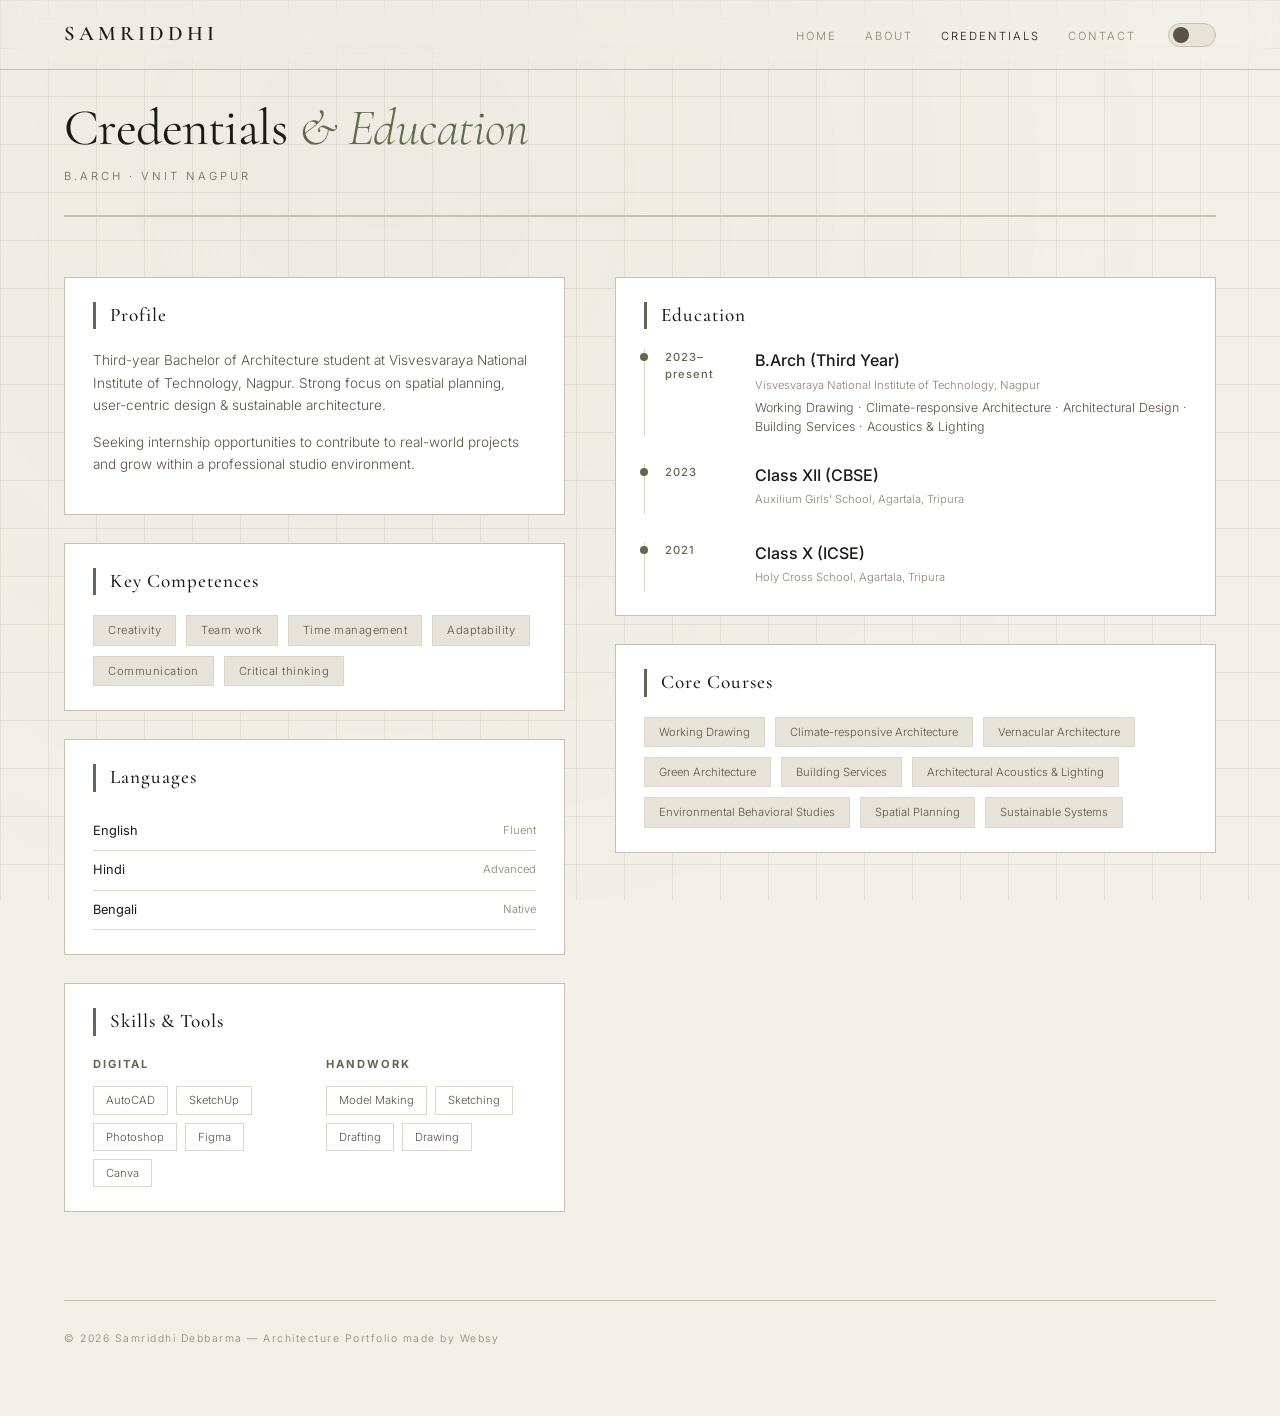
==== work.html @ b8c139d8 "Initial architecture portfolio website" ====
<!DOCTYPE html>
<html lang="en" data-theme="light">
<head>
  <meta charset="UTF-8">
  <meta name="viewport" content="width=device-width, initial-scale=1.0">
  <title>Credentials | Samriddhi Debbarma</title>
  <link rel="preconnect" href="https://fonts.googleapis.com">
  <link href="https://fonts.googleapis.com/css2?family=Cormorant+Garamond:ital,wght@0,300;0,400;0,500;0,600;0,700;1,300;1,400;1,500&family=Inter:wght@200;300;400;500;600&display=swap" rel="stylesheet">
  <style>
    * {
      margin: 0;
      padding: 0;
      box-sizing: border-box;
    }

    :root {
      --bg: #f2efe7;
      --bg-deep: #e8e3d8;
      --surface: #ffffffcc;
      --surface-solid: #ffffff;
      --border: #c8c0b2;
      --border-light: #ddd6ca;
      --text: #1c1a17;
      --text-muted: #5a5246;
      --text-dim: #8c8273;
      --accent: #5e6b4e;
      --accent-light: #7e8f68;
      --accent-soft: #e2e0d4;
      --grid-line: rgba(80, 70, 55, 0.08);
    }

    [data-theme="dark"] {
      --bg: #12100c;
      --bg-deep: #1b1813;
      --surface: #26221ccc;
      --surface-solid: #201d17;
      --border: #3a352c;
      --border-light: #2f2b23;
      --text: #ede6d9;
      --text-muted: #b8ae9c;
      --text-dim: #6f6658;
      --accent: #8a9b7a;
      --accent-light: #9aad88;
      --accent-soft: #2a2820;
      --grid-line: rgba(200, 180, 140, 0.06);
    }

    body {
      background: var(--bg);
      color: var(--text);
      font-family: 'Inter', sans-serif;
      font-weight: 300;
      line-height: 1.45;
      position: relative;
    }

    /* CHIC GRID BACKGROUND */
    body::before {
      content: '';
      position: fixed;
      inset: 0;
      background-image: 
        linear-gradient(var(--grid-line) 1px, transparent 1px),
        linear-gradient(90deg, var(--grid-line) 1px, transparent 1px);
      background-size: 48px 48px;
      pointer-events: none;
      z-index: 0;
    }

    /* subtle warm glow overlay */
    body::after {
      content: '';
      position: fixed;
      width: 100%;
      height: 100%;
      top: 0;
      left: 0;
      background: radial-gradient(circle at 30% 20%, rgba(94, 107, 78, 0.03) 0%, transparent 70%);
      pointer-events: none;
      z-index: 0;
    }

    /* navbar */
    .navbar {
      position: fixed;
      top: 0;
      width: 100%;
      padding: 0 5%;
      height: 70px;
      display: flex;
      justify-content: space-between;
      align-items: center;
      background: rgba(var(--bg), 0.88);
      backdrop-filter: blur(16px);
      border-bottom: 1px solid var(--border);
      z-index: 100;
    }

    .logo {
      font-family: 'Cormorant Garamond', serif;
      font-size: 1.3rem;
      font-weight: 600;
      letter-spacing: 4px;
      color: var(--text);
      text-decoration: none;
    }

    .nav-right {
      display: flex;
      align-items: center;
      gap: 32px;
    }

    .nav-links {
      display: flex;
      gap: 28px;
      list-style: none;
    }

    .nav-links a {
      text-decoration: none;
      color: var(--text-dim);
      font-size: 0.7rem;
      letter-spacing: 2px;
      text-transform: uppercase;
      transition: color 0.2s;
    }

    .nav-links a:hover,
    .nav-links a.active {
      color: var(--text);
    }

    .theme-toggle {
      width: 48px;
      height: 24px;
      background: var(--bg-deep);
      border: 1px solid var(--border);
      border-radius: 40px;
      cursor: pointer;
      position: relative;
    }

    .theme-toggle::before {
      content: '';
      position: absolute;
      width: 16px;
      height: 16px;
      border-radius: 50%;
      background: var(--text-muted);
      top: 3px;
      left: 4px;
      transition: transform 0.3s;
    }

    [data-theme="dark"] .theme-toggle::before {
      transform: translateX(22px);
      background: var(--accent-light);
    }

    /* main container — relative to sit above grid */
    .cred-container {
      position: relative;
      z-index: 2;
      max-width: 1280px;
      margin: 0 auto;
      padding: 100px 5% 70px;
    }

    /* header */
    .cred-header {
      display: flex;
      justify-content: space-between;
      align-items: flex-end;
      flex-wrap: wrap;
      gap: 30px;
      margin-bottom: 60px;
      padding-bottom: 30px;
      border-bottom: 2px solid var(--border);
    }

    .title-section h1 {
      font-family: 'Cormorant Garamond', serif;
      font-size: 3.2rem;
      font-weight: 400;
      line-height: 1.1;
      letter-spacing: -0.01em;
    }

    .title-section h1 em {
      font-style: italic;
      color: var(--accent);
      font-weight: 300;
    }

    .title-section .tag {
      font-size: 0.7rem;
      letter-spacing: 3px;
      text-transform: uppercase;
      color: var(--accent);
      margin-top: 12px;
    }

    .badge-contact {
      text-align: right;
    }

    .badge-contact .enroll {
      font-size: 0.7rem;
      letter-spacing: 1px;
      color: var(--text-dim);
      margin-bottom: 8px;
    }

    .badge-contact .email {
      font-size: 0.85rem;
      color: var(--text);
      text-decoration: none;
      border-bottom: 1px dotted var(--accent);
    }

    /* two column layout — tighter */
    .two-col {
      display: grid;
      grid-template-columns: 1fr 1.2fr;
      gap: 50px;
      margin-bottom: 50px;
    }

    /* left column cards */
    .info-card {
      background: var(--surface-solid);
      border: 1px solid var(--border);
      padding: 24px 28px;
      margin-bottom: 28px;
      transition: all 0.2s;
    }

    .info-card h3 {
      font-family: 'Cormorant Garamond', serif;
      font-size: 1.2rem;
      font-weight: 500;
      letter-spacing: 1px;
      margin-bottom: 20px;
      border-left: 3px solid var(--accent);
      padding-left: 14px;
    }

    .profile-text {
      font-size: 0.85rem;
      line-height: 1.65;
      color: var(--text-muted);
    }

    .profile-text p {
      margin-bottom: 14px;
    }

    /* competences compact */
    .comp-list {
      display: flex;
      flex-wrap: wrap;
      gap: 10px;
      margin-top: 8px;
    }

    .comp-list span {
      background: var(--bg-deep);
      padding: 6px 14px;
      font-size: 0.7rem;
      letter-spacing: 0.5px;
      color: var(--text-muted);
      border: 1px solid var(--border-light);
    }

    /* education timeline — tighter */
    .edu-item {
      display: flex;
      gap: 20px;
      margin-bottom: 28px;
      border-left: 1px solid var(--border-light);
      padding-left: 20px;
      position: relative;
    }

    .edu-item:last-child {
      margin-bottom: 0;
    }

    .edu-item::before {
      content: '';
      position: absolute;
      left: -5px;
      top: 4px;
      width: 8px;
      height: 8px;
      background: var(--accent);
      border-radius: 50%;
    }

    .edu-year {
      min-width: 70px;
      font-size: 0.7rem;
      font-weight: 500;
      color: var(--accent);
      letter-spacing: 1px;
    }

    .edu-detail h4 {
      font-size: 1rem;
      font-weight: 500;
      margin-bottom: 4px;
    }

    .edu-detail .school {
      font-size: 0.7rem;
      color: var(--text-dim);
      margin-bottom: 6px;
    }

    .edu-detail p {
      font-size: 0.78rem;
      color: var(--text-muted);
      line-height: 1.5;
    }

    /* courses grid — dense */
    .courses-grid {
      display: flex;
      flex-wrap: wrap;
      gap: 10px;
      margin-top: 12px;
    }

    .course-item {
      background: var(--bg-deep);
      border: 1px solid var(--border-light);
      padding: 6px 14px;
      font-size: 0.7rem;
      color: var(--text-muted);
    }

    /* skills double row */
    .skills-row {
      display: flex;
      flex-wrap: wrap;
      gap: 24px;
      margin-top: 16px;
    }

    .skill-group {
      flex: 1;
      min-width: 140px;
    }

    .skill-group h4 {
      font-size: 0.7rem;
      letter-spacing: 2px;
      text-transform: uppercase;
      color: var(--accent);
      margin-bottom: 14px;
    }

    .skill-group .skill-items {
      display: flex;
      flex-wrap: wrap;
      gap: 8px;
    }

    .skill-items span {
      background: var(--surface-solid);
      border: 1px solid var(--border-light);
      padding: 5px 12px;
      font-size: 0.7rem;
      color: var(--text-muted);
    }

    .lang-list {
      margin-top: 12px;
    }

    .lang-item {
      display: flex;
      justify-content: space-between;
      padding: 10px 0;
      border-bottom: 1px solid var(--border-light);
      font-size: 0.8rem;
    }

    .lang-item span:first-child {
      font-weight: 400;
    }

    .lang-item span:last-child {
      color: var(--text-dim);
      font-size: 0.7rem;
    }

    /* extra studio note */
    .studio-note {
      margin-top: 40px;
      padding: 20px 28px;
      background: var(--surface-solid);
      border: 1px solid var(--border);
      font-size: 0.8rem;
      line-height: 1.6;
      color: var(--text-muted);
      border-left: 3px solid var(--accent);
    }

    /* footer */
    .footer-cred {
      margin-top: 60px;
      padding-top: 30px;
      border-top: 1px solid var(--border);
      display: flex;
      justify-content: space-between;
      align-items: center;
      flex-wrap: wrap;
      gap: 16px;
      font-size: 0.65rem;
      letter-spacing: 1.5px;
      color: var(--text-dim);
    }

    .footer-links a {
      color: var(--text-muted);
      text-decoration: none;
      margin-left: 28px;
    }

    .footer-links a:hover {
      color: var(--accent);
    }

    @media (max-width: 880px) {
      .two-col {
        grid-template-columns: 1fr;
        gap: 30px;
      }
      .cred-header {
        flex-direction: column;
        align-items: flex-start;
      }
      .badge-contact {
        text-align: left;
      }
      .nav-links li:last-child,
      .nav-links li:nth-last-child(2) {
        display: none;
      }
    }

    @media (max-width: 550px) {
      .skills-row {
        flex-direction: column;
        gap: 20px;
      }
      .edu-item {
        flex-direction: column;
        gap: 6px;
      }
      .edu-year {
        min-width: auto;
      }
    }
  </style>
</head>
<body>

<nav class="navbar">
  <a href="index.html" class="logo">SAMRIDDHI</a>
  <div class="nav-right">
    <ul class="nav-links">
      <li><a href="index.html">Home</a></li>
      <li><a href="index.html#about">About</a></li>
      <li><a href="work.html" class="active">Credentials</a></li>
      <li><a href="index.html#contact">Contact</a></li>
    </ul>
    <button class="theme-toggle" id="themeToggle"></button>
  </div>
</nav>

<div class="cred-container">
  <!-- header compact -->
  <div class="cred-header">
    <div class="title-section">
      <h1>Credentials <em>& Education</em></h1>
      <div class="tag">B.Arch · VNIT Nagpur</div>
    </div>
  </div>

  <div class="two-col">
    <!-- LEFT COLUMN: Profile, Competences, Languages -->
    <div>
      <div class="info-card">
        <h3>Profile</h3>
        <div class="profile-text">
          <p>Third-year Bachelor of Architecture student at Visvesvaraya National Institute of Technology, Nagpur. Strong focus on spatial planning, user-centric design & sustainable architecture.</p>
          <p>Seeking internship opportunities to contribute to real-world projects and grow within a professional studio environment.</p>
        </div>
      </div>

      <div class="info-card">
        <h3>Key Competences</h3>
        <div class="comp-list">
          <span>Creativity</span><span>Team work</span><span>Time management</span><span>Adaptability</span><span>Communication</span><span>Critical thinking</span>
        </div>
      </div>

      <div class="info-card">
        <h3>Languages</h3>
        <div class="lang-list">
          <div class="lang-item"><span>English</span><span>Fluent</span></div>
          <div class="lang-item"><span>Hindi</span><span>Advanced</span></div>
          <div class="lang-item"><span>Bengali</span><span>Native</span></div>
        </div>
      </div>

      <div class="info-card">
        <h3>Skills & Tools</h3>
        <div class="skills-row">
          <div class="skill-group">
            <h4>Digital</h4>
            <div class="skill-items">
              <span>AutoCAD</span><span>SketchUp</span><span>Photoshop</span><span>Figma</span><span>Canva</span>
            </div>
          </div>
          <div class="skill-group">
            <h4>Handwork</h4>
            <div class="skill-items">
              <span>Model Making</span><span>Sketching</span><span>Drafting</span><span>Drawing</span>
            </div>
          </div>
        </div>
      </div>
    </div>

    <!-- RIGHT COLUMN: Education + Courses -->
    <div>
      <div class="info-card">
        <h3>Education</h3>
        <div class="edu-item">
          <div class="edu-year">2023–present</div>
          <div class="edu-detail">
            <h4>B.Arch (Third Year)</h4>
            <div class="school">Visvesvaraya National Institute of Technology, Nagpur</div>
            <p>Working Drawing · Climate-responsive Architecture · Architectural Design · Building Services · Acoustics & Lighting</p>
          </div>
        </div>
        <div class="edu-item">
          <div class="edu-year">2023</div>
          <div class="edu-detail">
            <h4>Class XII (CBSE)</h4>
            <div class="school">Auxilium Girls’ School, Agartala, Tripura</div>
          </div>
        </div>
        <div class="edu-item">
          <div class="edu-year">2021</div>
          <div class="edu-detail">
            <h4>Class X (ICSE)</h4>
            <div class="school">Holy Cross School, Agartala, Tripura</div>
          </div>
        </div>
      </div>

      <div class="info-card">
        <h3>Core Courses</h3>
        <div class="courses-grid">
          <span class="course-item">Working Drawing</span>
          <span class="course-item">Climate-responsive Architecture</span>
          <span class="course-item">Vernacular Architecture</span>
          <span class="course-item">Green Architecture</span>
          <span class="course-item">Building Services</span>
          <span class="course-item">Architectural Acoustics & Lighting</span>
          <span class="course-item">Environmental Behavioral Studies</span>
          <span class="course-item">Spatial Planning</span>
          <span class="course-item">Sustainable Systems</span>
        </div>
      </div>
    </div>
  </div>

  

  <div class="footer-cred">
    <span class="ftcred">© 2026 Samriddhi Debbarma — Architecture Portfolio made by Websy</span>
  </div>
</div>

<script>
  const toggle = document.getElementById('themeToggle');
  const html = document.documentElement;
  const saved = localStorage.getItem('sd-theme-cred') || 'light';
  html.setAttribute('data-theme', saved);

  if (toggle) {
    toggle.addEventListener('click', () => {
      const current = html.getAttribute('data-theme');
      const next = current === 'light' ? 'dark' : 'light';
      html.setAttribute('data-theme', next);
      localStorage.setItem('sd-theme-cred', next);
    });
  }
</script>
</body>
</html>
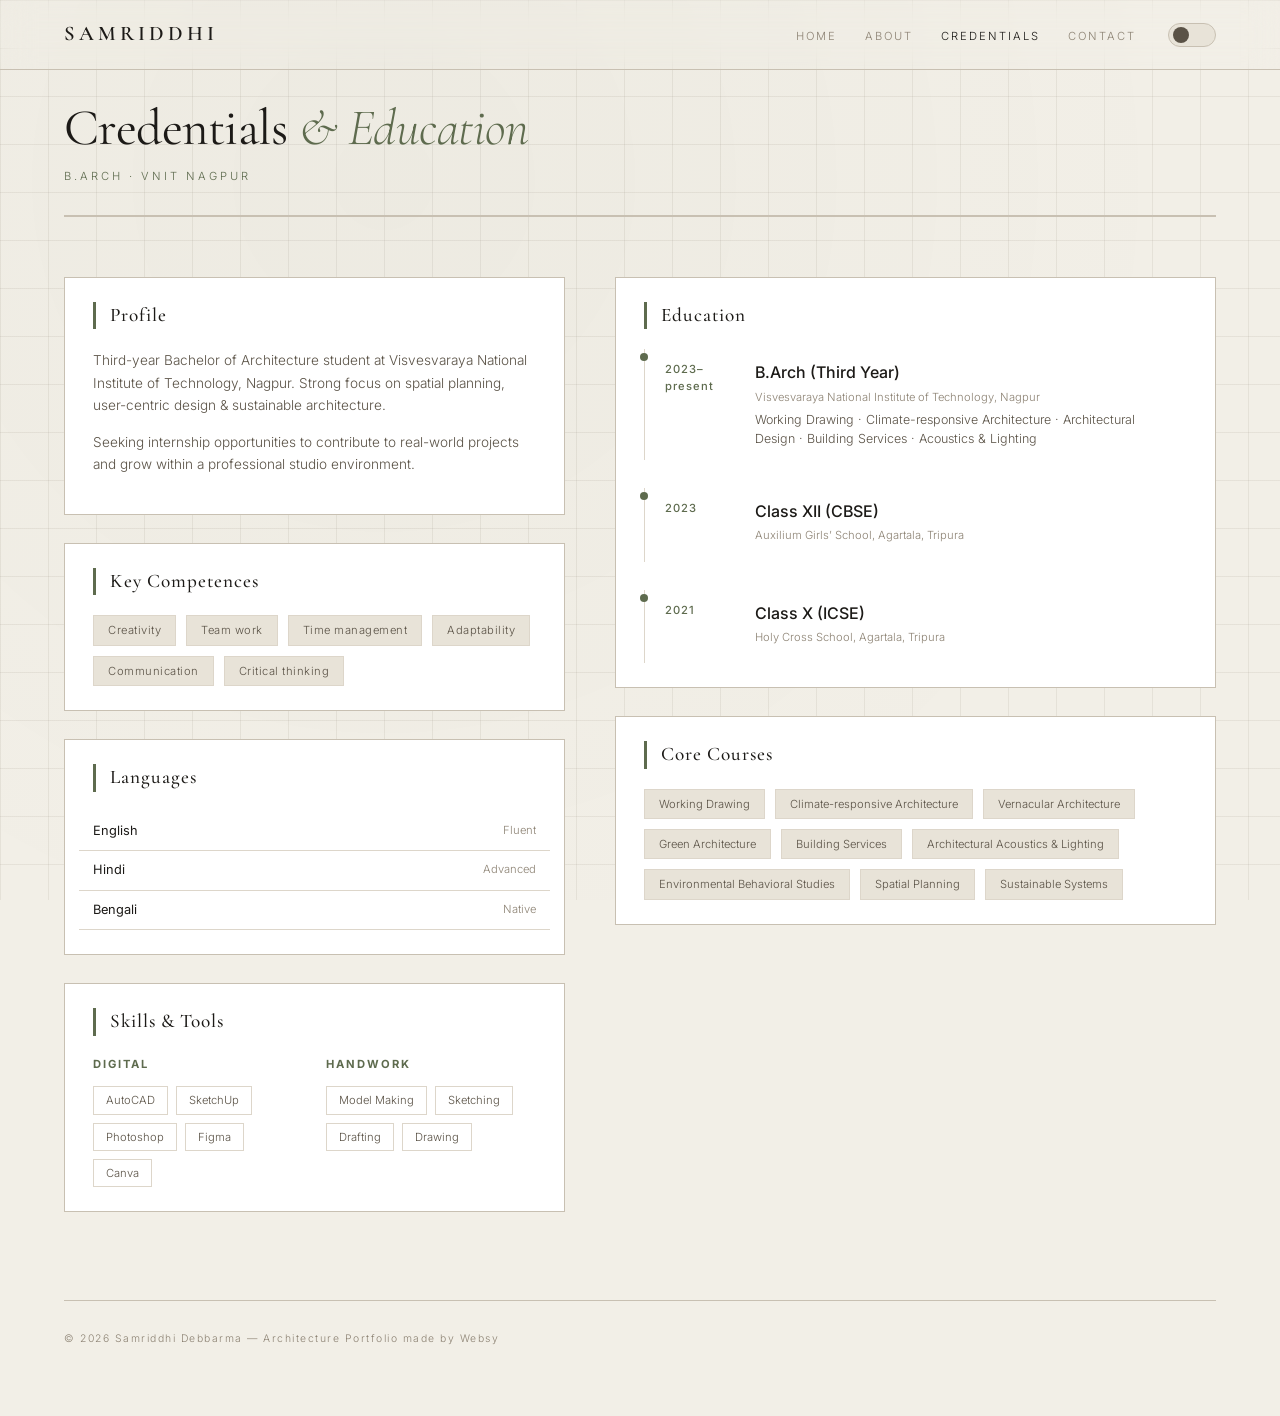
==== commit f60ec080: "design stuff and links" ====
--- a/work.html
+++ b/work.html
@@ -27,6 +27,9 @@
       --accent-light: #7e8f68;
       --accent-soft: #e2e0d4;
       --grid-line: rgba(80, 70, 55, 0.08);
+      --glow: rgba(94, 107, 78, 0.18);
+      --glow-strong: rgba(94, 107, 78, 0.35);
+      --transition: 0.3s cubic-bezier(0.2, 0.9, 0.4, 1);
     }
 
     [data-theme="dark"] {
@@ -43,6 +46,8 @@
       --accent-light: #9aad88;
       --accent-soft: #2a2820;
       --grid-line: rgba(200, 180, 140, 0.06);
+      --glow: rgba(138, 155, 122, 0.25);
+      --glow-strong: rgba(138, 155, 122, 0.45);
     }
 
     body {
@@ -185,6 +190,10 @@
       font-weight: 400;
       line-height: 1.1;
       letter-spacing: -0.01em;
+      transition: text-shadow 0.4s;
+    }
+    .title-section h1:hover {
+      text-shadow: 0 0 40px var(--glow-strong);
     }
 
     .title-section h1 em {
@@ -233,8 +242,16 @@
       border: 1px solid var(--border);
       padding: 24px 28px;
       margin-bottom: 28px;
-      transition: all 0.2s;
-    }
+      transition: all 0.35s cubic-bezier(0.2, 0.9, 0.4, 1);
+      position: relative;
+    }
+    .info-card:hover {
+      border-color: var(--accent);
+      transform: translateY(-3px);
+      box-shadow: 0 8px 32px var(--glow), 0 0 0 1px var(--accent-light), inset 0 0 24px var(--glow);
+      background: var(--surface);
+    }
+    .info-card:hover h3 { color: var(--accent); }
 
     .info-card h3 {
       font-family: 'Cormorant Garamond', serif;
@@ -271,6 +288,15 @@
       letter-spacing: 0.5px;
       color: var(--text-muted);
       border: 1px solid var(--border-light);
+      transition: all 0.25s;
+      cursor: default;
+    }
+    .comp-list span:hover {
+      border-color: var(--accent);
+      color: var(--text);
+      background: var(--accent-soft);
+      box-shadow: 0 0 12px var(--glow), 0 2px 8px var(--glow);
+      transform: translateY(-2px);
     }
 
     /* education timeline — tighter */
@@ -281,7 +307,15 @@
       border-left: 1px solid var(--border-light);
       padding-left: 20px;
       position: relative;
-    }
+      transition: all 0.3s;
+      padding: 12px 12px 12px 20px;
+    }
+    .edu-item:hover {
+      border-left-color: var(--accent);
+      background: var(--accent-soft);
+      box-shadow: inset 3px 0 0 var(--accent), 0 4px 18px var(--glow);
+    }
+    .edu-item:hover .edu-detail h4 { color: var(--accent); }
 
     .edu-item:last-child {
       margin-bottom: 0;
@@ -338,6 +372,15 @@
       padding: 6px 14px;
       font-size: 0.7rem;
       color: var(--text-muted);
+      transition: all 0.25s;
+      cursor: default;
+    }
+    .course-item:hover {
+      border-color: var(--accent);
+      color: var(--text);
+      background: var(--accent-soft);
+      box-shadow: 0 0 14px var(--glow), 0 2px 8px var(--glow);
+      transform: translateY(-2px);
     }
 
     /* skills double row */
@@ -373,6 +416,15 @@
       padding: 5px 12px;
       font-size: 0.7rem;
       color: var(--text-muted);
+      transition: all 0.25s;
+      cursor: default;
+    }
+    .skill-items span:hover {
+      border-color: var(--accent);
+      color: var(--text);
+      box-shadow: 0 0 14px var(--glow), 0 2px 8px var(--glow);
+      transform: translateY(-2px);
+      background: var(--accent-soft);
     }
 
     .lang-list {
@@ -382,10 +434,18 @@
     .lang-item {
       display: flex;
       justify-content: space-between;
-      padding: 10px 0;
+      padding: 10px 14px;
       border-bottom: 1px solid var(--border-light);
       font-size: 0.8rem;
-    }
+      transition: all 0.25s;
+      cursor: default;
+      margin: 0 -14px;
+    }
+    .lang-item:hover {
+      background: var(--accent-soft);
+      box-shadow: 0 2px 16px var(--glow);
+    }
+    .lang-item:hover span:first-child { color: var(--accent); }
 
     .lang-item span:first-child {
       font-weight: 400;
@@ -464,6 +524,86 @@
         min-width: auto;
       }
     }
+
+    /* HAMBURGER */
+    .hamburger {
+      display: none;
+      flex-direction: column;
+      justify-content: center;
+      gap: 5px;
+      width: 36px;
+      height: 36px;
+      background: none;
+      border: none;
+      cursor: pointer;
+      padding: 4px;
+      z-index: 1100;
+    }
+    .hamburger span {
+      display: block;
+      width: 100%;
+      height: 1px;
+      background: var(--text);
+      transition: all 0.35s cubic-bezier(0.16, 1, 0.3, 1);
+      transform-origin: center;
+    }
+    .hamburger.open span:nth-child(1) { transform: translateY(6px) rotate(45deg); }
+    .hamburger.open span:nth-child(2) { opacity: 0; transform: scaleX(0); }
+    .hamburger.open span:nth-child(3) { transform: translateY(-6px) rotate(-45deg); }
+
+    /* MOBILE NAV OVERLAY */
+    .mobile-nav {
+      display: none;
+      position: fixed;
+      inset: 0;
+      background: var(--bg);
+      z-index: 999;
+      flex-direction: column;
+      justify-content: center;
+      align-items: center;
+      opacity: 0;
+      pointer-events: none;
+      transition: opacity 0.4s ease;
+    }
+    .mobile-nav.open { opacity: 1; pointer-events: all; }
+    .mobile-nav a {
+      font-family: 'Cormorant Garamond', serif;
+      font-size: clamp(2.4rem, 9vw, 3.6rem);
+      font-weight: 300;
+      color: var(--text);
+      text-decoration: none;
+      letter-spacing: 2px;
+      padding: 16px 0;
+      border-bottom: 1px solid var(--border);
+      width: 70%;
+      text-align: center;
+      transition: color 0.3s, letter-spacing 0.3s;
+    }
+    .mobile-nav a:last-child { border-bottom: none; }
+    .mobile-nav a:hover { color: var(--accent); letter-spacing: 4px; }
+
+    @media (max-width: 768px) {
+      .nav-links { display: none; }
+      .hamburger { display: flex; }
+      .mobile-nav { display: flex; }
+      .cred-container { padding: 85px 5% 50px; }
+      .cred-header { margin-bottom: 36px; padding-bottom: 24px; }
+      .title-section h1 { font-size: 2.4rem; }
+      .info-card { padding: 18px 20px; margin-bottom: 20px; }
+      .courses-grid { gap: 8px; }
+      .comp-list { gap: 8px; }
+      .comp-list span, .skill-items span, .course-item { padding: 5px 10px; font-size: 0.65rem; }
+      .skills-row { flex-direction: column; gap: 18px; }
+    }
+
+    @media (max-width: 480px) {
+      .cred-container { padding: 75px 4% 40px; }
+      .title-section h1 { font-size: 2rem; }
+      .info-card h3 { font-size: 1rem; }
+      .edu-detail h4 { font-size: 0.92rem; }
+      .lang-item { font-size: 0.75rem; }
+      .footer-cred { flex-direction: column; align-items: center; text-align: center; gap: 10px; }
+    }
   </style>
 </head>
 <body>
@@ -478,8 +618,19 @@
       <li><a href="index.html#contact">Contact</a></li>
     </ul>
     <button class="theme-toggle" id="themeToggle"></button>
+    <button class="hamburger" id="hamburger" aria-label="Open menu">
+      <span></span><span></span><span></span>
+    </button>
   </div>
 </nav>
+
+<!-- MOBILE NAV OVERLAY -->
+<div class="mobile-nav" id="mobileNav">
+  <a href="index.html" class="mob-link">Home</a>
+  <a href="index.html#about" class="mob-link">About</a>
+  <a href="work.html" class="mob-link">Credentials</a>
+  <a href="index.html#contact" class="mob-link">Contact</a>
+</div>
 
 <div class="cred-container">
   <!-- header compact -->
@@ -593,13 +744,28 @@
   const html = document.documentElement;
   const saved = localStorage.getItem('sd-theme-cred') || 'light';
   html.setAttribute('data-theme', saved);
-
   if (toggle) {
     toggle.addEventListener('click', () => {
-      const current = html.getAttribute('data-theme');
-      const next = current === 'light' ? 'dark' : 'light';
+      const next = html.getAttribute('data-theme') === 'light' ? 'dark' : 'light';
       html.setAttribute('data-theme', next);
       localStorage.setItem('sd-theme-cred', next);
+    });
+  }
+  // Hamburger menu
+  const hamburger = document.getElementById('hamburger');
+  const mobileNav = document.getElementById('mobileNav');
+  if (hamburger) {
+    hamburger.addEventListener('click', () => {
+      hamburger.classList.toggle('open');
+      mobileNav.classList.toggle('open');
+      document.body.style.overflow = mobileNav.classList.contains('open') ? 'hidden' : '';
+    });
+    document.querySelectorAll('.mob-link').forEach(link => {
+      link.addEventListener('click', () => {
+        hamburger.classList.remove('open');
+        mobileNav.classList.remove('open');
+        document.body.style.overflow = '';
+      });
     });
   }
 </script>
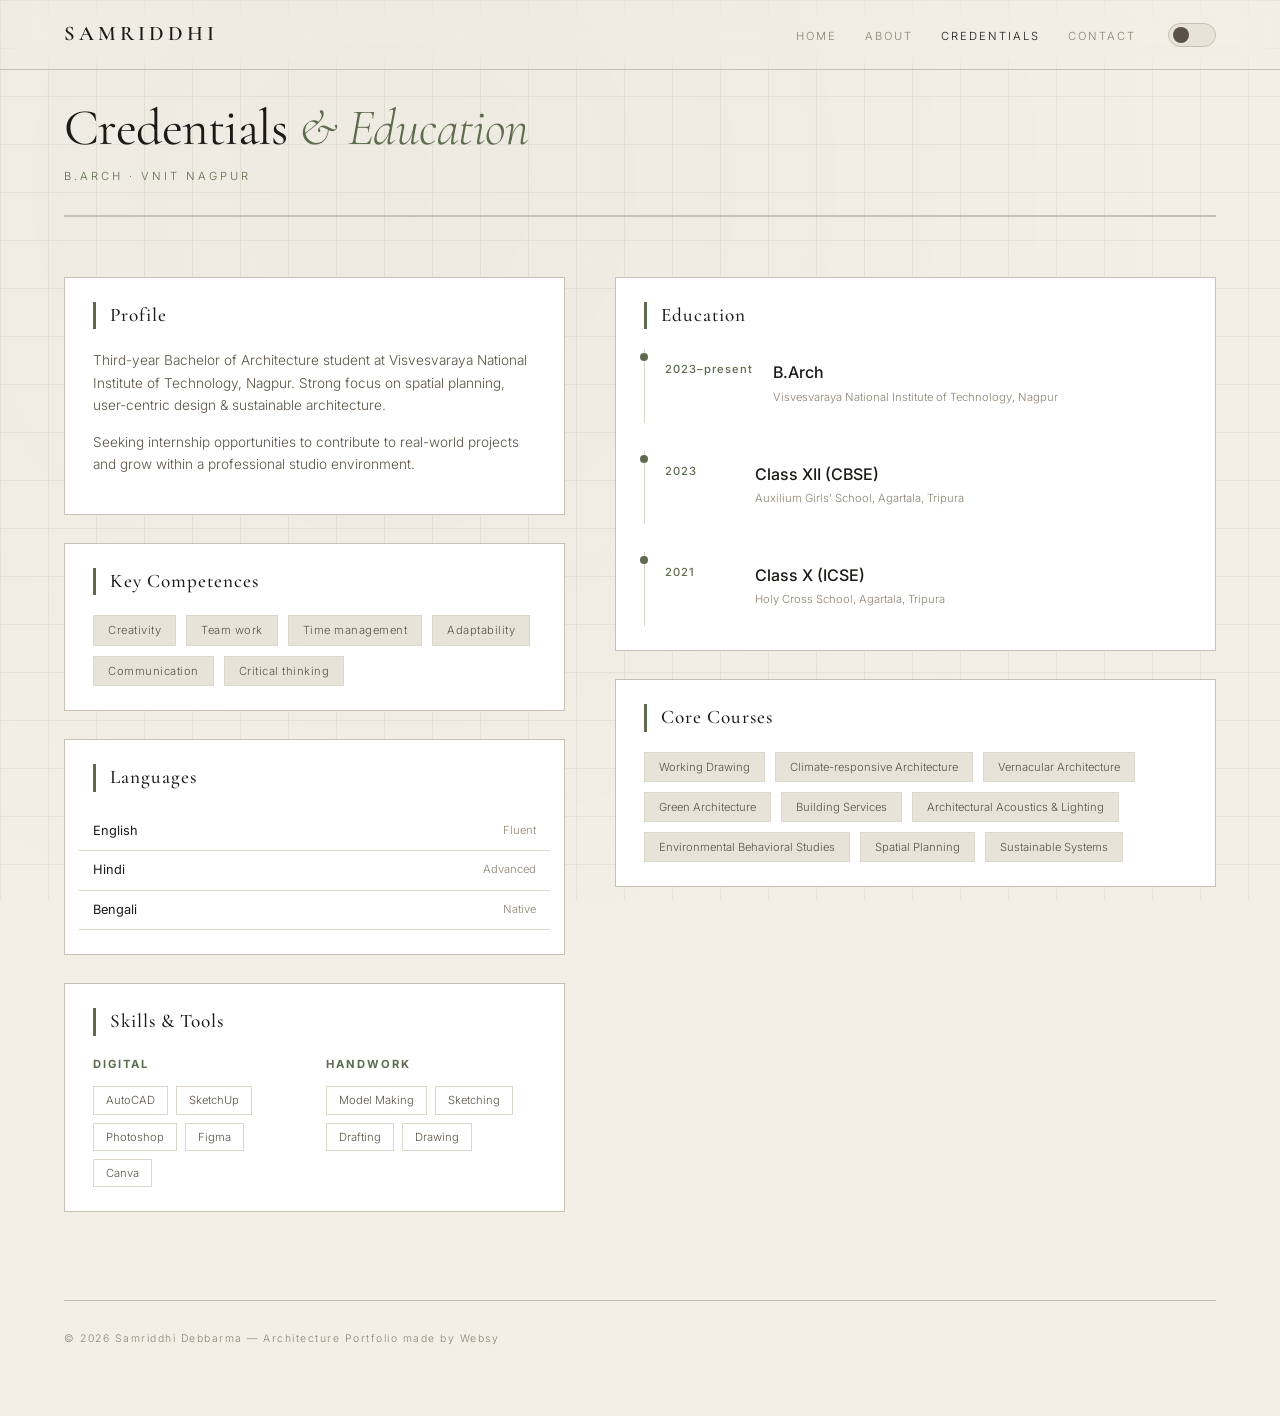
==== commit a9c721a4: "education change" ====
--- a/work.html
+++ b/work.html
@@ -694,9 +694,9 @@
         <div class="edu-item">
           <div class="edu-year">2023–present</div>
           <div class="edu-detail">
-            <h4>B.Arch (Third Year)</h4>
+            <h4>B.Arch </h4>
             <div class="school">Visvesvaraya National Institute of Technology, Nagpur</div>
-            <p>Working Drawing · Climate-responsive Architecture · Architectural Design · Building Services · Acoustics & Lighting</p>
+            <!-- <p>Working Drawing · Climate-responsive Architecture · Architectural Design · Building Services · Acoustics & Lighting</p> -->
           </div>
         </div>
         <div class="edu-item">
